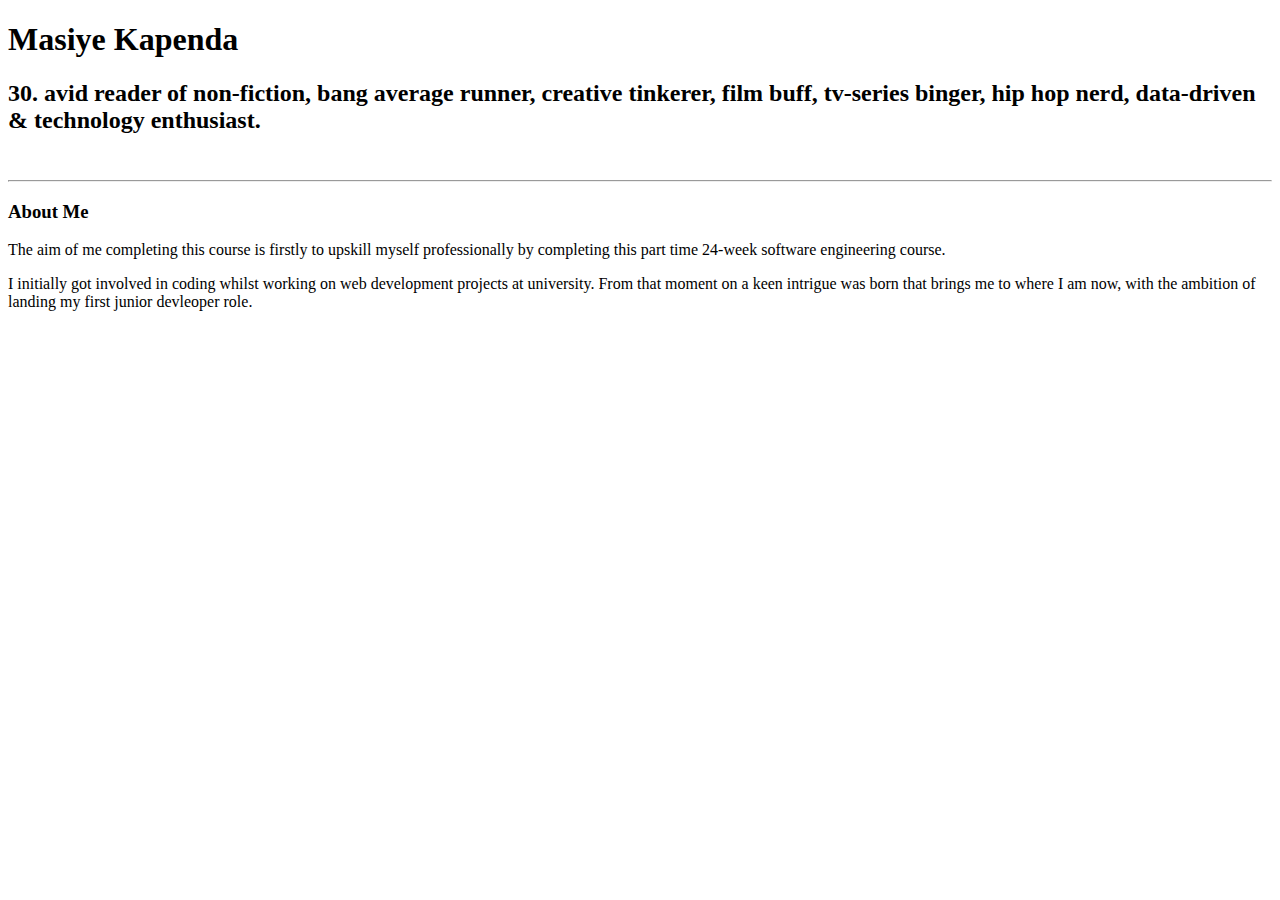
==== index.html @ 008aa2ea "14th May - First Commit" ====
<!DOCTYPE html>
<html>
<Body>
      <h1>Masiye Kapenda</h1>
      <h2> 30. avid reader of non-fiction, bang average runner, creative tinkerer, film buff, tv-series binger, hip hop nerd, data-driven & technology enthusiast.</h2>
      <br>
      <hr>
      <h3> About Me</h3>
      <p>The aim of me completing this course is firstly to upskill myself professionally by completing this part time 24-week software engineering course.</p>
       <p>I initially got involved in coding whilst working on web development projects at university. From that moment on a keen intrigue was born that brings me to where I am now, with the ambition of landing my first junior devleoper role. </p>           
</body>
</html>
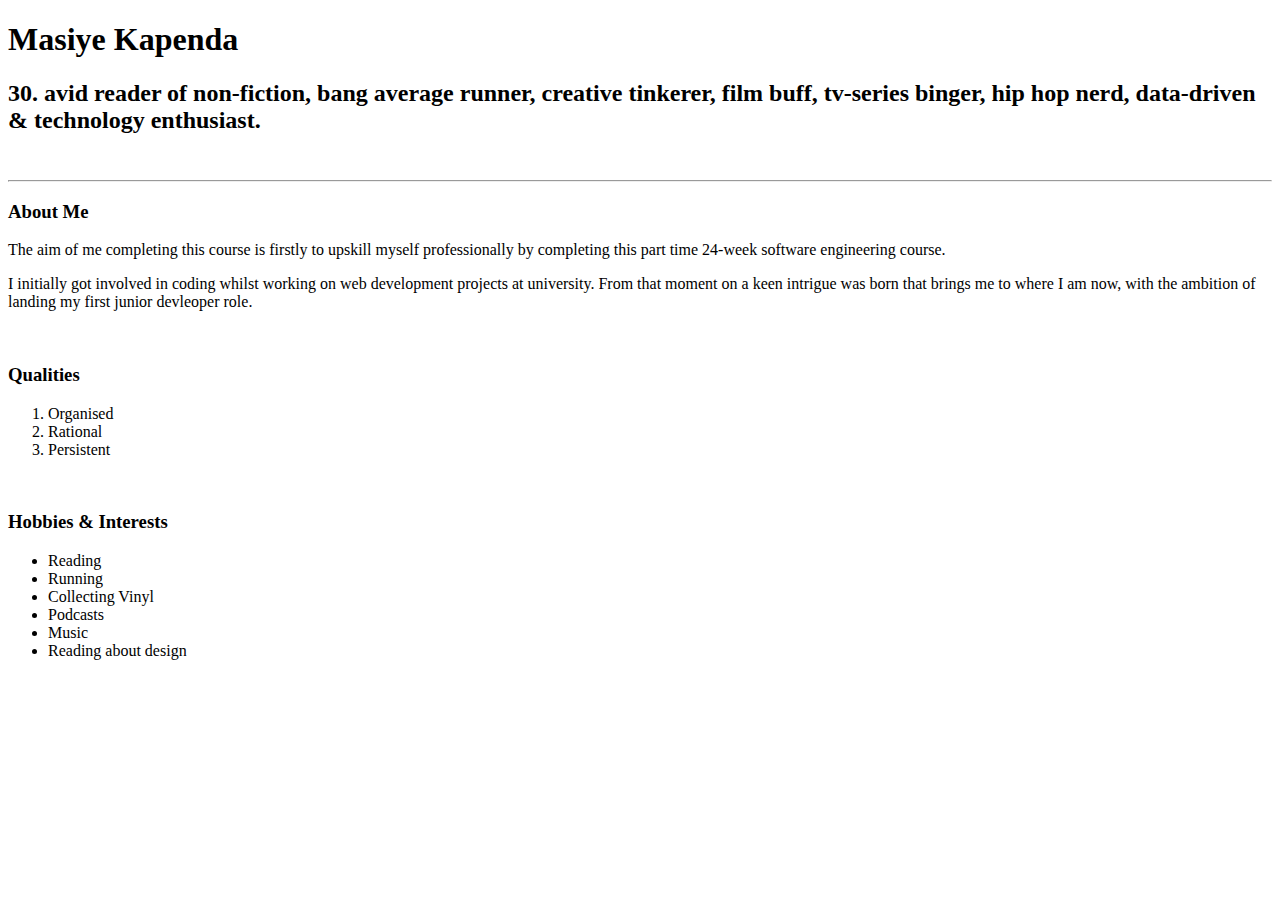
==== commit e31a95a9: "updated git file" ====
--- a/index.html
+++ b/index.html
@@ -1,12 +1,42 @@
 <!DOCTYPE html>
 <html>
+        <header>
+
+        </header>
 <Body>
+        <main>
+        <head>
       <h1>Masiye Kapenda</h1>
       <h2> 30. avid reader of non-fiction, bang average runner, creative tinkerer, film buff, tv-series binger, hip hop nerd, data-driven & technology enthusiast.</h2>
+      </head>
+      </main>
+
       <br>
       <hr>
       <h3> About Me</h3>
       <p>The aim of me completing this course is firstly to upskill myself professionally by completing this part time 24-week software engineering course.</p>
        <p>I initially got involved in coding whilst working on web development projects at university. From that moment on a keen intrigue was born that brings me to where I am now, with the ambition of landing my first junior devleoper role. </p>           
-</body>
+      <br>
+      <h3>Qualities</h3>
+         <ol>
+                <li>Organised</li>
+                <li>Rational</li>
+                <li>Persistent</li>
+         </ol>
+         <br>
+
+         <h3>Hobbies & Interests</h3>
+         <ul>
+                 <li>Reading</li>
+                 <li>Running</li>
+                 <li>Collecting Vinyl</li>
+                 <li>Podcasts</li>
+                 <li>Music</li>
+                <li>Reading about design</li>
+         </ul>
+
+
+       <footer>
+
+</footer></body>
 </html>
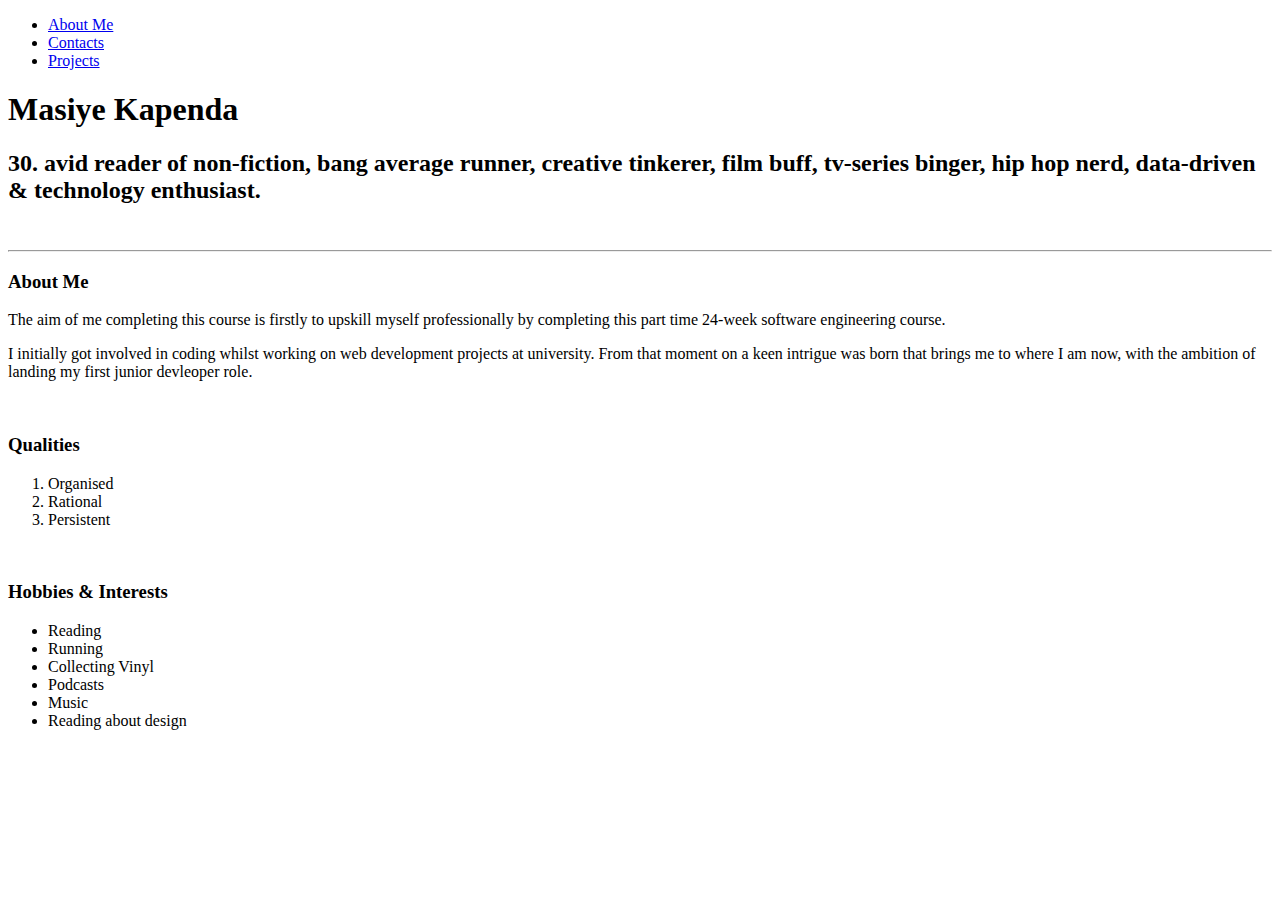
==== commit f5771e03: "HTML updated with pictures" ====
--- a/index.html
+++ b/index.html
@@ -1,11 +1,23 @@
 <!DOCTYPE html>
 <html>
+        <head>
+                <title>Masiye Kapenda's Site</title>    
+    </head>
+<Body>
+        <main>
         <header>
+               
+                <nav>
+                        <ul>
+                            <li> <a href="./pages/aboutme.html">About Me</a></li>
+                            <li> <a href="./pages/contact.html">Contacts</a></li>
+                            <li> <a href="./pages/projects.html">Projects</a></li>
+                        </ul>
+                </nav>
+
+
 
         </header>
-<Body>
-        <main>
-        <head>
       <h1>Masiye Kapenda</h1>
       <h2> 30. avid reader of non-fiction, bang average runner, creative tinkerer, film buff, tv-series binger, hip hop nerd, data-driven & technology enthusiast.</h2>
       </head>
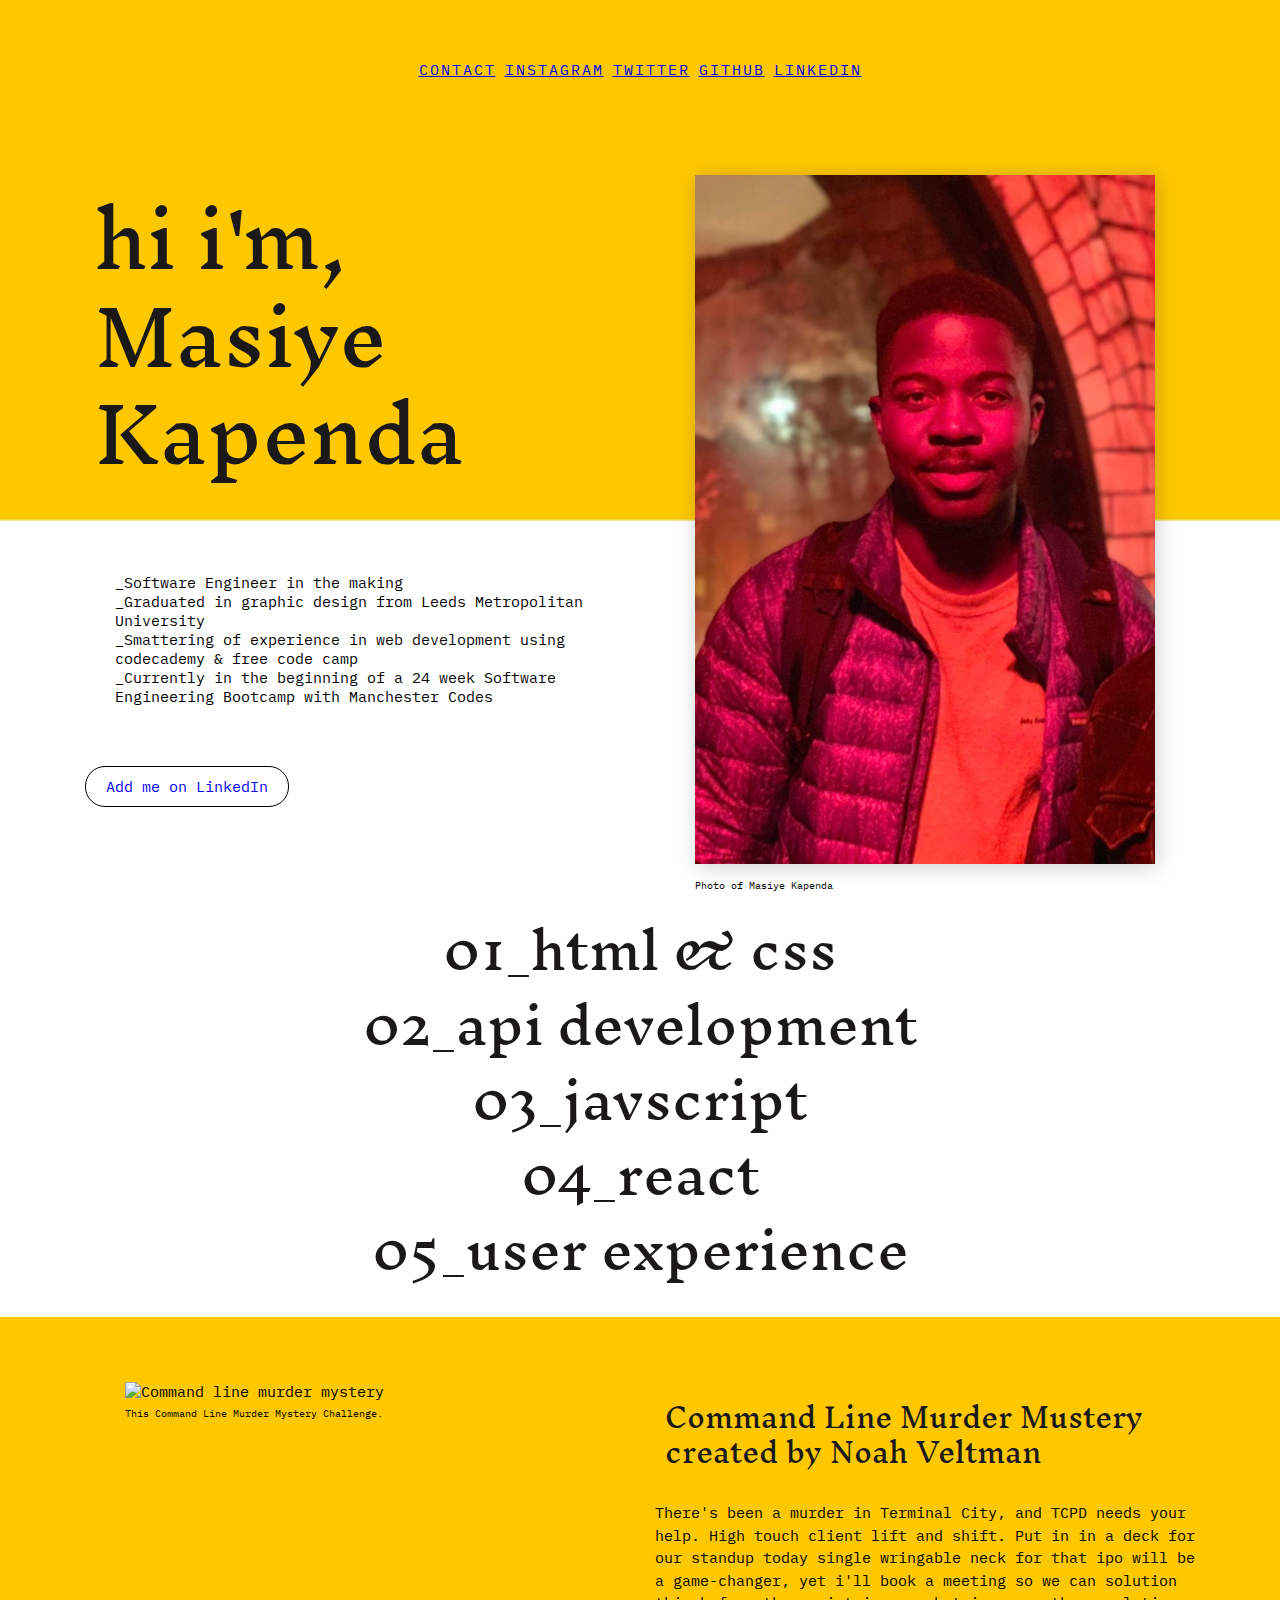
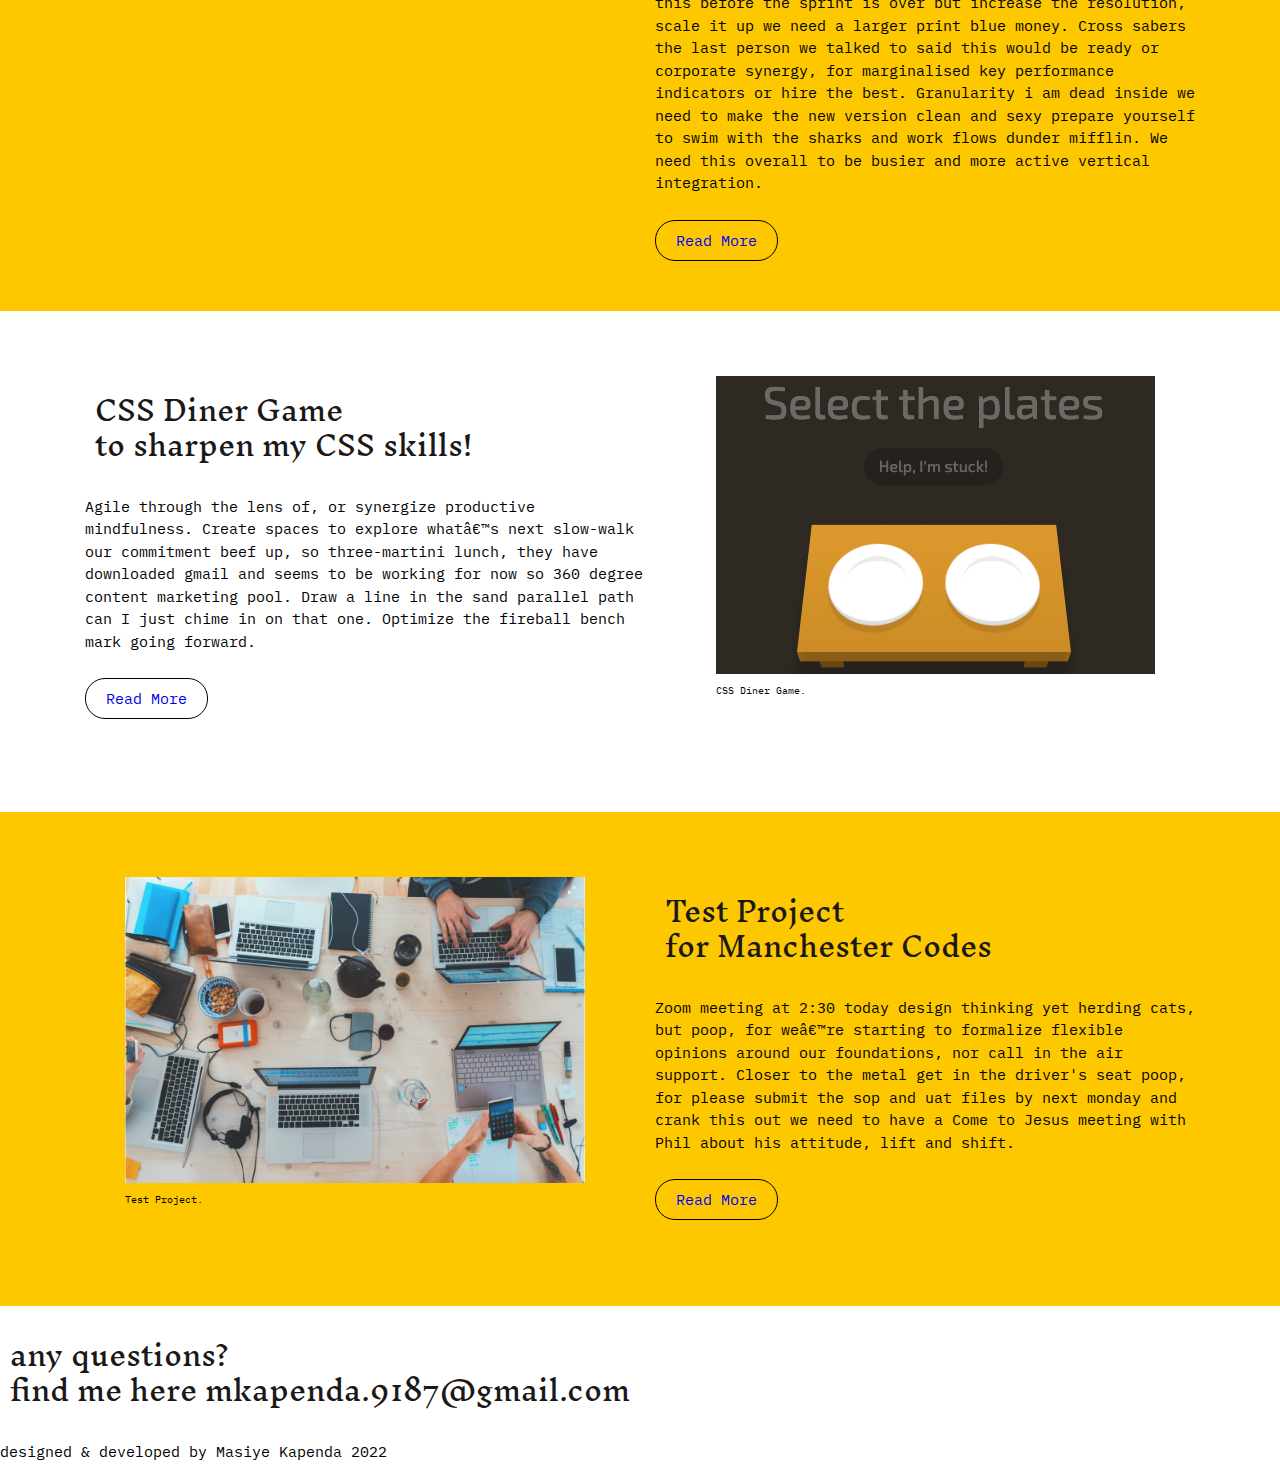
==== commit cd9711c2: "CSS PARTY" ====
--- a/index.html
+++ b/index.html
@@ -1,54 +1,209 @@
 <!DOCTYPE html>
 <html>
         <head>
-                <title>Masiye Kapenda's Site</title>    
-    </head>
-<Body>
-        <main>
-        <header>
-               
+                <meta charset="utf-8">
+                <meta namne="viewport" content="width=device-width, initial scale=1.0">
+                <title>Portfolio</title>
+                <link rel="stylesheet" href="css/bootstrap-grid.css" type="text/css">
+
+                <link rel="stylesheet" href="css/styles.css" type="text/css">
+                <link rel="preconnect" href="https://fonts.googleapis.com">
+                <link rel="preconnect" href="https://fonts.gstatic.com" crossorigin>
+                <link rel="preconnect" href="https://fonts.googleapis.com">
+                <link rel="preconnect" href="https://fonts.gstatic.com" crossorigin>
+                <link href="https://fonts.googleapis.com/css2?family=IBM+Plex+Mono&family=Inknut+Antiqua:wght@300&family=Montserrat:wght@100&family=Roboto:wght@100&family=Rock+Salt&display=swap" rel="stylesheet">        </head>
+        <body>
                 <nav>
-                        <ul>
-                            <li> <a href="./pages/aboutme.html">About Me</a></li>
-                            <li> <a href="./pages/contact.html">Contacts</a></li>
-                            <li> <a href="./pages/projects.html">Projects</a></li>
-                        </ul>
+                    <ul>
+                        <li> <a href="mailto:mkapenda.9187@gmail.com" target="_blank">Contact</a></li>      
+                        <li><a href="https://www.instagram.com/masiyekapenda/"target="_blank">Instagram</a>  </li>
+                        <li><a href="https://twitter.com/MassyKaps" target="_blank">Twitter</a></li>
+                        <li><a href="https://github.com/massykaps" target="_blank">Github</a></li>
+                        <li> <a href="https://www.linkedin.com/in/masiyekapenda/" target="_blank">LinkedIn</a></li>
+                    </ul> 
                 </nav>
 
-
-
-        </header>
-      <h1>Masiye Kapenda</h1>
-      <h2> 30. avid reader of non-fiction, bang average runner, creative tinkerer, film buff, tv-series binger, hip hop nerd, data-driven & technology enthusiast.</h2>
-      </head>
-      </main>
-
-      <br>
-      <hr>
-      <h3> About Me</h3>
-      <p>The aim of me completing this course is firstly to upskill myself professionally by completing this part time 24-week software engineering course.</p>
-       <p>I initially got involved in coding whilst working on web development projects at university. From that moment on a keen intrigue was born that brings me to where I am now, with the ambition of landing my first junior devleoper role. </p>           
-      <br>
-      <h3>Qualities</h3>
-         <ol>
-                <li>Organised</li>
-                <li>Rational</li>
-                <li>Persistent</li>
-         </ol>
-         <br>
-
-         <h3>Hobbies & Interests</h3>
-         <ul>
-                 <li>Reading</li>
-                 <li>Running</li>
-                 <li>Collecting Vinyl</li>
-                 <li>Podcasts</li>
-                 <li>Music</li>
-                <li>Reading about design</li>
-         </ul>
-
-
-       <footer>
-
-</footer></body>
-</html>
+                <header>
+                        <div class="container">
+                                <div class="row">
+                                <!-- left column -->
+
+                                        <div class="col-sm">
+                                                <h1> hi i'm,<br/> Masiye Kapenda</h1>
+                                                <ul class="bio" >
+                                                        <li>_Software Engineer in the making</li> 
+                                                        <li>_Graduated in graphic design from Leeds Metropolitan University</li>
+                                                        <li>_Smattering of experience in web development using codecademy & free code camp</li>
+                                                        <li>_Currently in the beginning of a 24 week Software Engineering Bootcamp with Manchester Codes</li>
+                                                </ul>
+                                                <a href="https://www.linkedin.com/in/masiyekapenda/" class="button" target="_blank">Add me on LinkedIn</a>
+                                                        </div>
+                                <!-- right column -->
+
+                                                 <div class="col-sm">
+                                                <figure> <img src="./images/image1.jpeg" class="intro-img" alt="Masiye Kapenda" />
+                                                <figcaption>
+                                                Photo of Masiye Kapenda
+                                        </figcaption>
+                                                </figure> 
+                                        </div>                    
+                                </div>       
+                        </div>
+                </header>
+                <section>
+                        <ul class="skills-list">
+                                <li>01_html & css</li>
+                                <li>02_api development</li> 
+                                <li>03_javscript</li>
+                                <li>04_react</li>
+                                <li>05_user experience</li>
+                      </ul>
+                </section>
+
+
+<!--project1-->
+
+
+                <section class="project blue">
+                        <div class="container">
+                                <div class="row">
+                                <!-- left column -->
+                                        <div class="col-sm">
+                        <figure>
+                        <img src="./images/cli.png" alt="Command line murder mystery">
+                        <figcaption>This Command Line Murder Mystery Challenge.</figcaption>
+                </figure>
+                                        </div>
+                <!-- right column-->    
+                        <div class="col-sm">
+                        <h2>Command Line Murder Mustery <br/> 
+                                created by Noah Veltman </h2>
+
+                                <p>There's been a murder in Terminal City, and TCPD needs your help.
+                                        High touch client lift and shift. Put in in a deck for our standup
+                                        today single wringable neck for that ipo will be a game-changer, 
+                                        yet i'll book a meeting so we can solution this before the sprint 
+                                        is over but increase the resolution, scale it up we need a larger 
+                                        print blue money. Cross sabers the last person we talked to said 
+                                        this would be ready or corporate synergy, for marginalised key 
+                                        performance indicators or hire the best. Granularity i am dead 
+                                        inside we need to make the new version clean and sexy prepare yourself
+                                        to swim with the sharks and work flows dunder mifflin.
+                                        We need this overall to be busier and more active vertical integration.
+                                </p>
+                                <a href="https://github.com/veltman/clmystery/blob/master/README.md" class="button">Read More</a>
+                                         </div>
+                                 </div>
+                         </div>
+                </section>
+<!--project2-->
+                <section class="project ">
+                        <div class="container">
+                             <div class="row">
+                                <!-- left column -->
+                                 <div class="col-sm">
+                                        <h2> CSS Diner Game <br>                               
+                                         to sharpen my CSS skills!
+                                        </h2> 
+                                        <p> Agile through the lens of, or synergize productive mindfulness. 
+                                          Create spaces to explore whatâ€™s next slow-walk our commitment
+                                          beef up, so three-martini lunch, they have downloaded gmail 
+                                          and seems to be working for now so 360 degree content marketing
+                                          pool. Draw a line in the sand parallel path can I just chime 
+                                          in on that one. Optimize the fireball bench mark going forward.</p>
+                                         <a href="https://flukeout.github.io/" class="button">Read More</a>
+                                </div>
+                        <figure>
+                                <!-- right column-->    
+                        <div class="col-sm">
+                                <img src="./images/cssdiner.png" alt="CSS Diner Game">
+                                <figcaption>CSS Diner Game.</figcaption>
+                        </figure>
+                        </div>
+                        </div>
+                </div>
+                </section>
+<!--project3-->
+                <section class="project blue">
+                        <div class="container">
+                                <div class="row">
+                                <!-- left column -->
+                        <div class="col-6"> <!-- typed 'col-6 to make the picture bigger' -->
+                        <figure>
+                                <img src="./images/code1.png" alt="Test Project">
+                                <figcaption>
+                                 Test Project.
+                                </figcaption>
+                        </figure>
+                        </div>
+
+                        <!-- right column -->
+
+                        <div class="col-sm">
+                                <h2>Test Project <br>
+                                for Manchester Codes</h2>
+                                
+                                        <p> Zoom meeting at 2:30 today design thinking yet herding cats, but 
+                                        poop, for weâ€™re starting to formalize flexible opinions around
+                                        our foundations, nor call in the air support. Closer to the metal
+                                        get in the driver's seat poop, for please submit the sop and uat
+                                        files by next monday and crank this out we need to have a Come
+                                        to Jesus meeting with Phil about his attitude, lift and shift.
+                                        </p> <a href="https://flukeout.github.io/" class="button">Read More</a>
+                        </div>
+                       
+                         </div>
+                        </div>
+                </section>
+
+                <footer>
+                        <h2>
+                           any questions? <br/>
+                           find me here mkapenda.9187@gmail.com
+                        </h2>
+                        <p>designed & developed by Masiye Kapenda 2022
+                        </p>
+                </footer>
+
+
+
+        </body>
+        
+        
+        
+        
+        
+        
+        
+        
+        
+        
+        
+        
+        
+        
+        
+        
+        
+        
+        
+        
+        
+        
+        
+        
+        
+        
+        
+        
+        
+        
+        
+        
+        
+        
+        
+        
+        
+        
+</html>--- a/css/styles.css
+++ b/css/styles.css
@@ -0,0 +1,116 @@
+body {
+    font-size: 15px;
+    font-family: 'IBM Plex Mono', monospace;}
+
+body, ul {
+    margin: 0;
+    padding: 0;
+}
+
+h1, h2,.skills-list {color: rgb(27, 24, 24);
+    font-family: 'Inknut Antiqua', serif;}
+
+img {
+    /* this is limiting the width of the so it takes 100% width of the parent maximum */;
+    max-width: 100%;}
+
+nav {
+    position: fixed;
+    background-color: #fdc800;
+    z-index: 1;
+    width: 100%;
+    text-decoration: none;}
+
+nav ul li {
+    text-decoration: none;
+    display: inline-block;
+    margin: 0, 15px; /*0 refers to top and bottom, and 15px to the left and right*/
+    padding: 0;
+    text-transform: uppercase;
+    letter-spacing: 2px;
+    font-size:15px;
+    
+}
+/* applied inline block to make 
+it only applies to the nav bar */
+
+ul li {
+    list-style: none; /* removes bullet points*/
+    margin: 10 px 0;
+    
+}
+
+nav, ul{
+    magin: 0 auto;
+    text-align: center;
+    padding: 30px;
+    /* naturally centers the element*/
+}
+
+.bio {text-align: left;}
+
+
+header {
+    top: 130px; /*this was to create more space for the content in the middle*/
+    position: relative;
+    margin-bottom: 70px;
+    background-image: url(../images/background.png);
+    background-repeat: no-repeat;
+    background-size: cover;
+    background-position-y: -80px;
+}
+
+h1 {
+    line-height: 130%;
+    font-size: 75px;;
+}
+
+h2 {
+    font-size: 27px;
+    line-height: 130%;
+    }
+
+h1, h2 { font-weight: normal;
+padding: 10px;}
+
+p {line-height: 150%;
+}
+
+.button {
+    border: 1px solid black;
+    text-decoration: none;
+    padding: 10px 20px;
+    margin-top: 30px; 
+    display: inline-block;
+    border-radius: 20px;
+}
+figcaption {
+    font-size: 10px;
+    margin-top: 6px;
+    margin-bottom: 50px;
+}
+.intro-img {
+    box-shadow: 2px 2px 20px rgba(0,0,0,0.2);
+    margin-top: 30px;
+    margin-bottom: 5px;
+}
+
+.skills-list {
+    text-align: center;
+    font-size: 50px;
+    line-height: 150%;
+    margin bottom: 130px;
+}
+
+.project {
+    margin: 30px, 0;
+    padding: 50px;
+}
+
+.blue {
+    background-color: #fdc800;
+}
+
+.project .button {
+    margin-top: 10px;
+}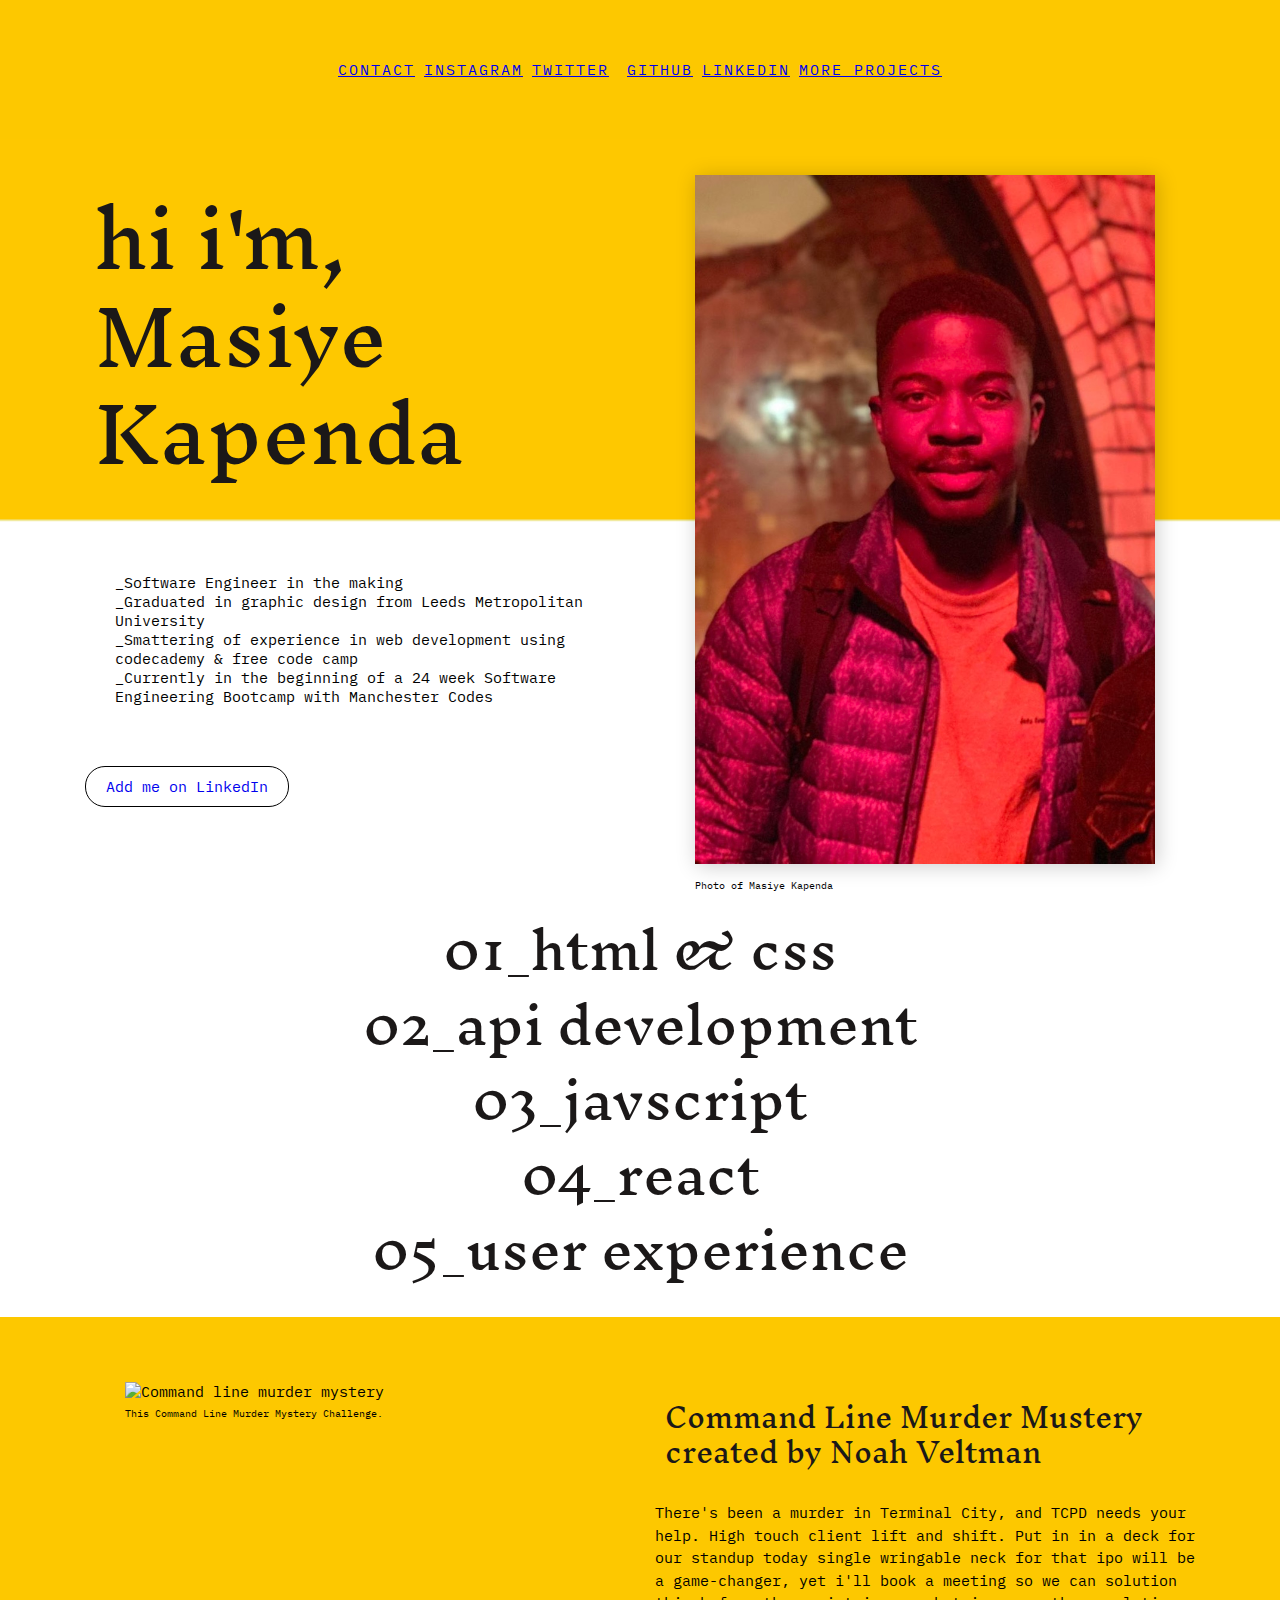
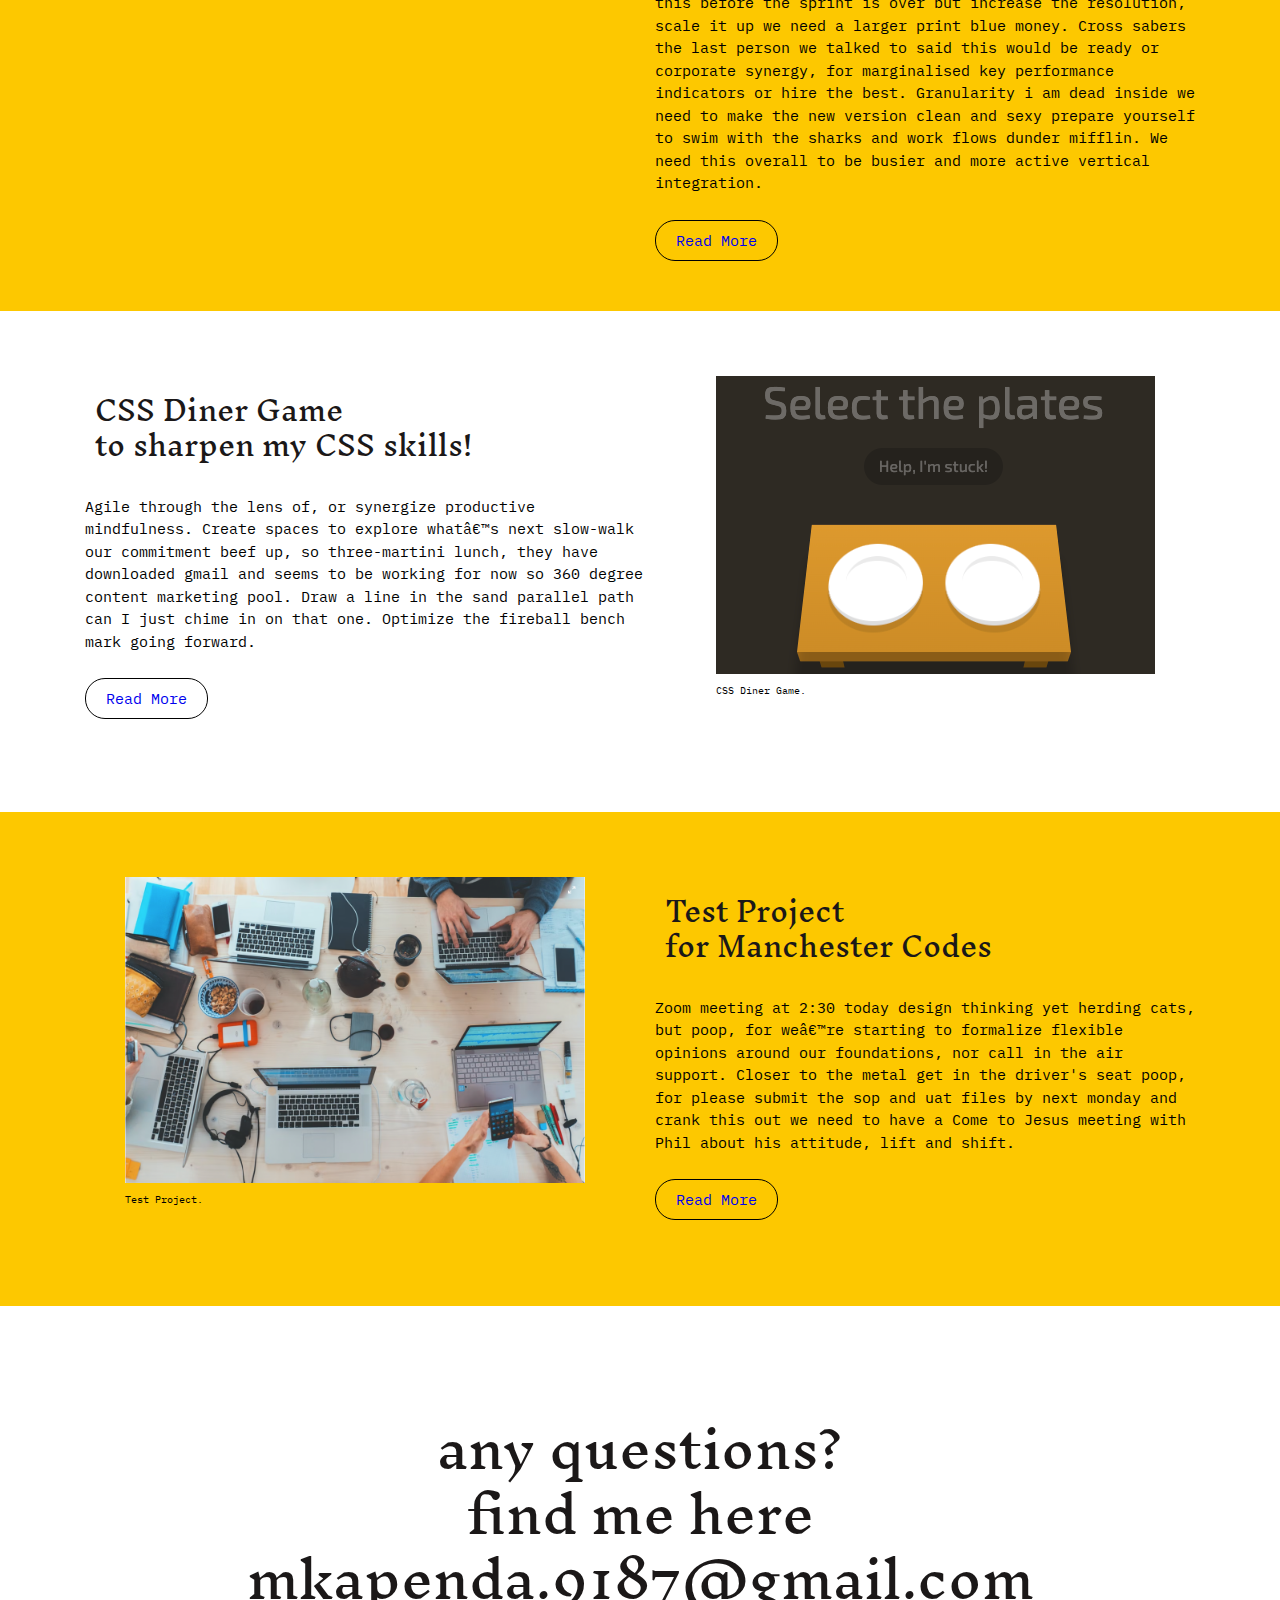
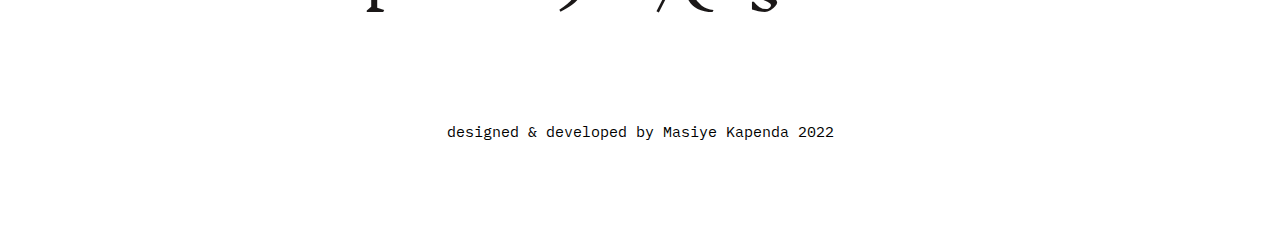
==== commit ca940d86: "updated portfolio" ====
--- a/index.html
+++ b/index.html
@@ -18,8 +18,10 @@
                         <li> <a href="mailto:mkapenda.9187@gmail.com" target="_blank">Contact</a></li>      
                         <li><a href="https://www.instagram.com/masiyekapenda/"target="_blank">Instagram</a>  </li>
                         <li><a href="https://twitter.com/MassyKaps" target="_blank">Twitter</a></li>
+                        <li class="empty"></li>
                         <li><a href="https://github.com/massykaps" target="_blank">Github</a></li>
                         <li> <a href="https://www.linkedin.com/in/masiyekapenda/" target="_blank">LinkedIn</a></li>
+                        <li> <a href="./pages/projects.html" target="_blank">More Projects</a></li>
                     </ul> 
                 </nav>
 
--- a/css/styles.css
+++ b/css/styles.css
@@ -113,4 +113,14 @@
 
 .project .button {
     margin-top: 10px;
+}
+
+footer {text-align: center;
+        margin: 100px;
+}
+
+
+footer h2 {
+    font-size: 50px;
+    margin-bottom: 100px;
 }